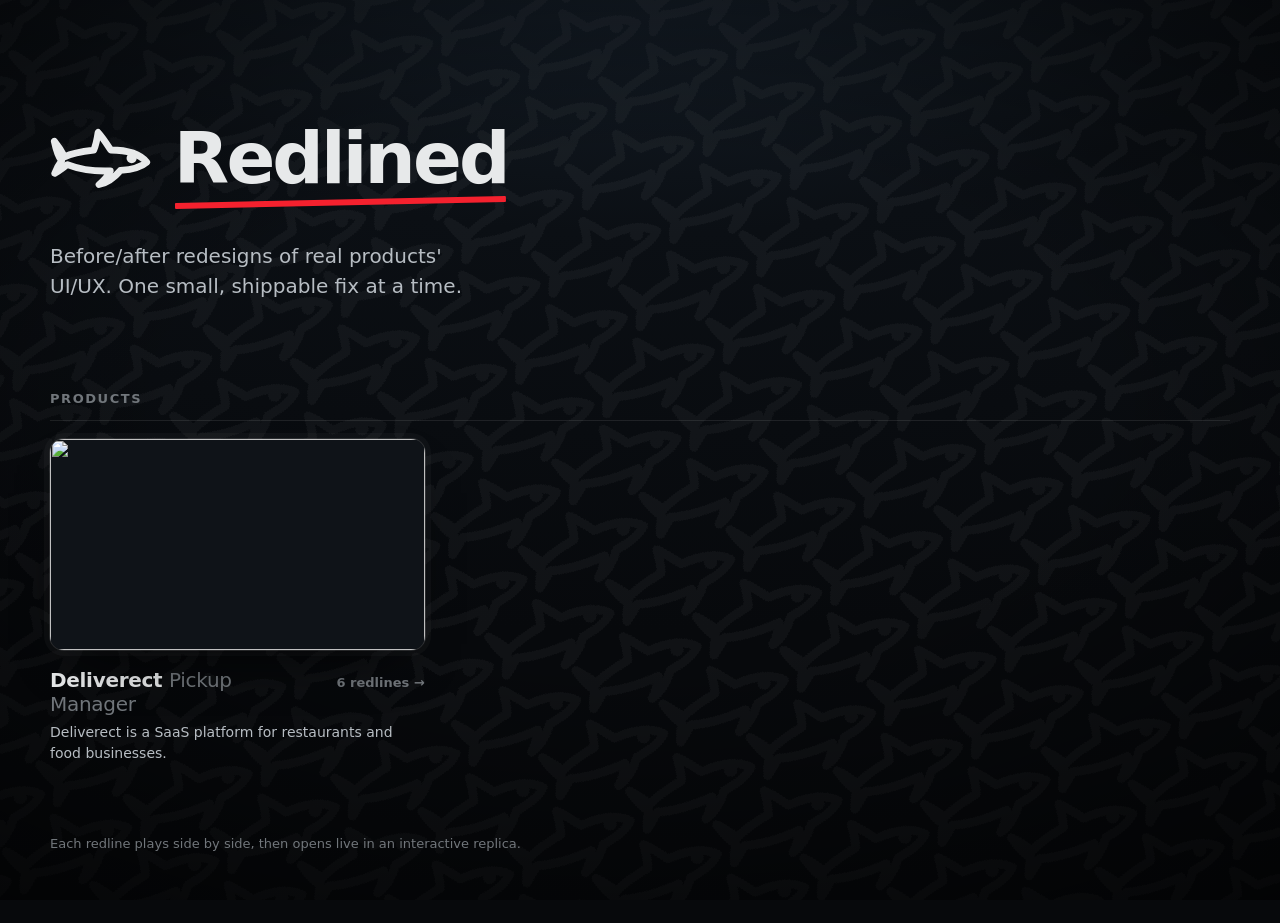
==== index.html @ 12be9b92 "Publish to GitHub Pages: series home, generated index, slim build" ====
<!doctype html>
<!-- Series home: one card per product, linking to its previewer. List: products.js (generated by _tools/sync.py).
     Works from file:// (double-click) as well as from GitHub Pages. -->
<html lang="en">
<head>
<meta charset="UTF-8">
<meta name="viewport" content="width=device-width, initial-scale=1">
<title>Redlined</title>
<meta name="description" content="Before/after redesigns of real products' UI/UX.">
<meta name="theme-color" content="#07090c">
<link rel="icon" type="image/svg+xml" href="_tools/logo.svg">
<link rel="stylesheet" href="_tools/brand.css">
<style>
  * { box-sizing: border-box; }
  html { background: var(--bg); color-scheme: dark; }
  body { --pattern-opacity: .035; margin: 0; min-height: 100vh; color: var(--ink); font-family: -apple-system, "SF Pro Text", system-ui, sans-serif; -webkit-font-smoothing: antialiased; }
  main { position: relative; z-index: 1; width: min(1180px, 100% - 48px); margin: 0 auto; padding: clamp(56px, 12vh, 128px) 0 72px; }
  .hero { --brand-size: clamp(40px, 7vw, 72px); }
  .hero p { max-width: 34ch; margin: 28px 0 0; font-size: clamp(17px, 2vw, 20px); line-height: 1.5; color: var(--ink-2); text-wrap: balance; }
  h2 { margin: clamp(56px, 10vh, 96px) 0 18px; padding-bottom: 14px; border-bottom: 1px solid var(--line);
    font-size: 13px; font-weight: 600; letter-spacing: .12em; text-transform: uppercase; color: var(--muted); }
  .grid { display: grid; grid-template-columns: repeat(auto-fill, minmax(min(100%, 360px), 1fr)); gap: 28px; }
  .card { display: block; color: inherit; text-decoration: none; border-radius: 16px; outline-offset: 6px; }
  .cover { position: relative; aspect-ratio: 16 / 9; border-radius: 14px; overflow: hidden; background: var(--bg-raise);
    box-shadow: 0 0 0 1px #ffffff1f, 0 24px 60px -30px #000, 0 0 0 6px #ffffff08; transition: transform .5s var(--ease), box-shadow .5s var(--ease); }
  .cover img { display: block; width: 100%; height: 100%; object-fit: cover; }
  .card:hover .cover { transform: translateY(-3px); box-shadow: 0 0 0 1px #ffffff33, 0 32px 70px -30px #000, 0 0 0 6px #ffffff0d; }
  .meta { display: flex; align-items: baseline; justify-content: space-between; gap: 16px; margin-top: 18px; }
  .meta h3 { margin: 0; font-size: 20px; font-weight: 650; letter-spacing: -.015em; }
  .meta h3 span { color: var(--muted); font-weight: 500; }
  .count { flex-shrink: 0; font-size: 13px; font-weight: 600; color: var(--muted); font-variant-numeric: tabular-nums; transition: color .2s ease; }
  .card:hover .count { color: var(--accent-ink); }
  .card p { margin: 6px 0 0; font-size: 14px; line-height: 1.5; color: var(--ink-2); }
  footer { margin-top: 72px; font-size: 13px; color: var(--muted); }
  a:focus-visible { outline: 2px solid var(--accent); }
  @media (prefers-reduced-motion: reduce) { * { transition: none !important; } }
</style>
</head>
<body>
  <div class="brand-bg"></div>
  <main>
    <section class="hero">
      <h1 class="brand" style="margin: 0"><span class="brand-mark"></span><span class="brand-word">Redlined</span></h1>
      <p>Before/after redesigns of real products' UI/UX. One small, shippable fix at a time.</p>
    </section>
    <h2>Products</h2>
    <div class="grid" id="grid"></div>
    <footer>Each redline plays side by side, then opens live in an interactive replica.</footer>
  </main>
<script src="products.js"></script>
<script>
  // Classic script so the page also works from file://.
  const esc = text => String(text).replace(/[&<>"]/g, c => `&#${c.charCodeAt(0)};`);
  document.querySelector('#grid').innerHTML = REDLINED_PRODUCTS.map(({ product, name, label, about, cover, count }) => {
    const surface = label.split(' · ').slice(1).join(' · ');
    return `<a class="card" href="${product}/index.html">
      <div class="cover">${cover ? `<img src="${cover}" alt="" width="1280" height="720" decoding="async">` : ''}</div>
      <div class="meta"><h3>${esc(name)}${surface ? ` <span>${esc(surface)}</span>` : ''}</h3><span class="count">${count} redline${count === 1 ? '' : 's'} →</span></div>
      ${about ? `<p>${esc(about)}</p>` : ''}
    </a>`;
  }).join('');
</script>
</body>
</html>
---- _tools/brand.css ----
/* Redlined brand: colour tokens, the wordmark and the logo pattern. Shared by the stage (clips) and each product's previewer.
   Cool, near-black palette after X's dark theme, so clips sit naturally in the timeline. Logo source: _tools/logo.svg. */
:root {
  --bg: #07090c; --bg-raise: #0f1318; --ink: #e7e9ea; --ink-2: #b7bdc3; --muted: #71767b; --line: #ffffff17; --chip: #ffffff0f; --chip-hover: #ffffff1c;
  --accent: #1d9bf0; --accent-ink: #6cc2ff; --red: #f4212e; --good: #00ba7c; --bad: #f4212e;
  --ease: cubic-bezier(.32,.72,0,1);
  --mark: url('data:image/svg+xml,<svg xmlns="http://www.w3.org/2000/svg" viewBox="52 39 416 416"><g fill="none" stroke="%23fff" stroke-linecap="round" stroke-linejoin="round"><path stroke-width="28" d="M450 262C420 226 362 212 302 212C285 186 270 162 250 140C246 168 240 194 232 213C190 218 142 226 112 240C100 216 86 196 70 176C78 214 90 244 100 256C88 272 78 290 72 308C98 292 114 278 124 272C170 290 240 300 300 298C290 320 274 338 254 354C290 346 320 322 342 296C390 292 428 282 450 262Z"/><path stroke-width="42" d="M388 245h0"/></g></svg>');
}

/* Backdrop: a soft top light over the logo, repeated on a diagonal at low opacity. Put .brand-bg first in <body>. */
.brand-bg { position: fixed; inset: 0; overflow: hidden; pointer-events: none; z-index: 0;
  background: radial-gradient(120% 80% at 50% -10%, #16202b 0%, #0b0f14 45%, var(--bg) 100%); }
.brand-bg::before { content: ''; position: absolute; inset: -60%; transform: rotate(-24deg); opacity: var(--pattern-opacity, .04);
  background-image: var(--mark), var(--mark); background-size: var(--pattern-size, 132px) var(--pattern-size, 132px);
  background-position: 0 0, calc(var(--pattern-size, 132px) / 2) calc(var(--pattern-size, 132px) / 2); background-repeat: repeat; }
.brand-bg::after { content: ''; position: absolute; inset: 0; background: radial-gradient(90% 70% at 50% 45%, transparent 40%, #000a 100%); }

/* Wordmark: the mark, then "Redlined" with a short red rule, the editor's redline. */
.brand { display: inline-flex; align-items: center; gap: .32em; color: var(--ink); font-size: var(--brand-size, 30px); line-height: 1; white-space: nowrap; }
.brand-mark { width: 1.4em; height: 1.4em; flex-shrink: 0; background: currentColor;
  -webkit-mask: var(--mark) center / contain no-repeat; mask: var(--mark) center / contain no-repeat; }
.brand-word { position: relative; font-family: -apple-system, "SF Pro Display", system-ui, sans-serif; font-weight: 750; letter-spacing: -.04em; padding-right: .04em; }
.brand-word::after { content: ''; position: absolute; left: .02em; right: .06em; bottom: -.2em; height: max(2px, .085em); border-radius: 1px; background: var(--red);
  transform: rotate(-1.2deg); transform-origin: left; }
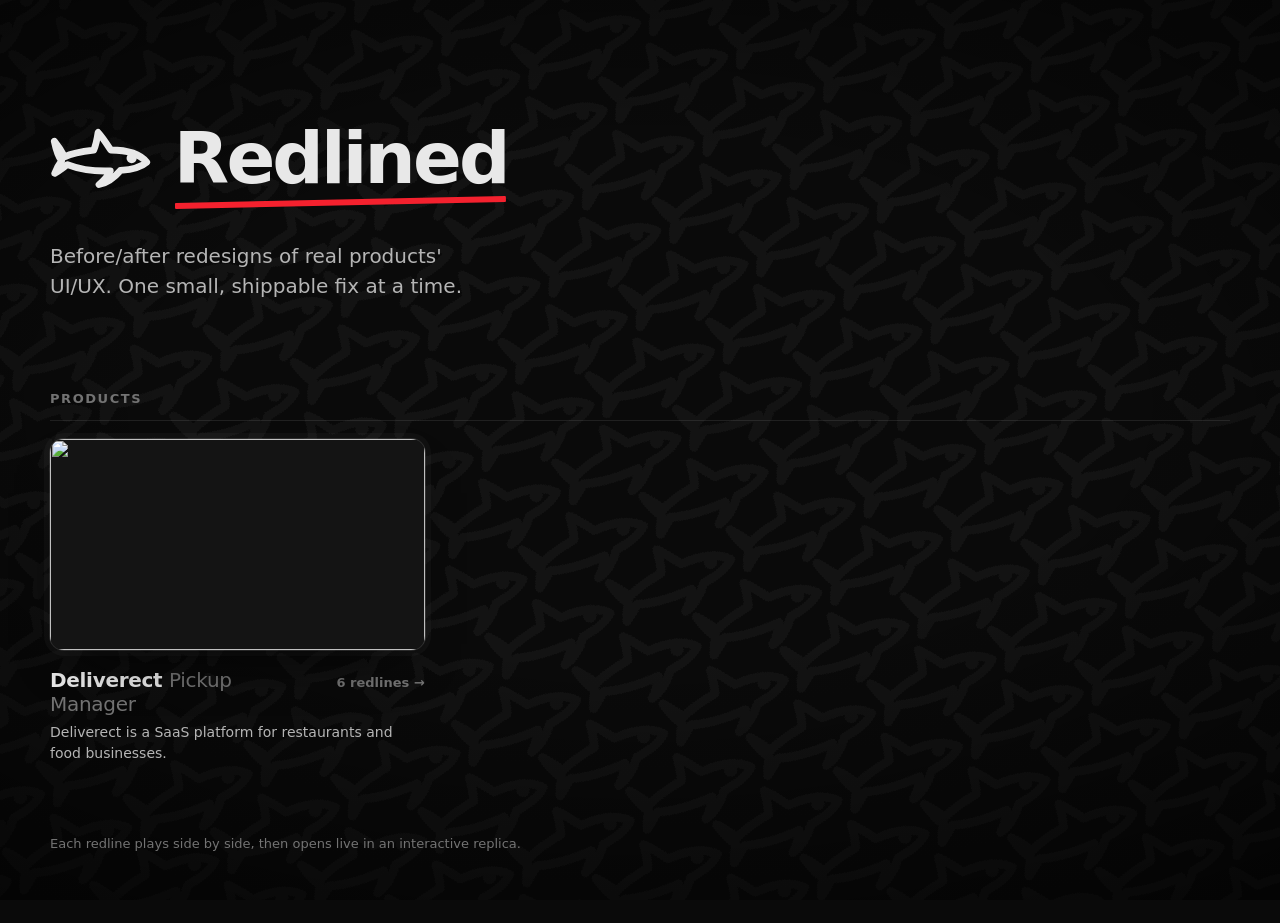
==== commit 2061248c: "fix(brand): use a neutral plate for clips Drop the blue page cast, give the stage a solid background" ====
--- a/index.html
+++ b/index.html
@@ -7,7 +7,7 @@
 <meta name="viewport" content="width=device-width, initial-scale=1">
 <title>Redlined</title>
 <meta name="description" content="Before/after redesigns of real products' UI/UX.">
-<meta name="theme-color" content="#07090c">
+<meta name="theme-color" content="#0a0a0a">
 <link rel="icon" type="image/svg+xml" href="_tools/logo.svg">
 <link rel="stylesheet" href="_tools/brand.css">
 <style>
--- a/_tools/brand.css
+++ b/_tools/brand.css
@@ -1,15 +1,15 @@
-/* Redlined brand: colour tokens, the wordmark and the logo pattern. Shared by the stage (clips) and each product's previewer.
-   Cool, near-black palette after X's dark theme, so clips sit naturally in the timeline. Logo source: _tools/logo.svg. */
+/* Redlined brand: colour tokens, the wordmark and the logo pattern. Shared by each product's previewer.
+   Neutral black, white and gray. The stage does not use this pattern; a clip sits on its own solid plate.
+   Logo source: _tools/logo.svg. */
 :root {
-  --bg: #07090c; --bg-raise: #0f1318; --ink: #e7e9ea; --ink-2: #b7bdc3; --muted: #71767b; --line: #ffffff17; --chip: #ffffff0f; --chip-hover: #ffffff1c;
-  --accent: #1d9bf0; --accent-ink: #6cc2ff; --red: #f4212e; --good: #00ba7c; --bad: #f4212e;
+  --bg: #0a0a0a; --bg-raise: #141414; --ink: #e8e8e8; --ink-2: #b5b5b5; --muted: #737373; --line: #ffffff17; --chip: #ffffff0f; --chip-hover: #ffffff1c;
+  --accent: #e8e8e8; --accent-ink: #e8e8e8; --red: #f4212e; --good: #00ba7c; --bad: #f4212e;
   --ease: cubic-bezier(.32,.72,0,1);
   --mark: url('data:image/svg+xml,<svg xmlns="http://www.w3.org/2000/svg" viewBox="52 39 416 416"><g fill="none" stroke="%23fff" stroke-linecap="round" stroke-linejoin="round"><path stroke-width="28" d="M450 262C420 226 362 212 302 212C285 186 270 162 250 140C246 168 240 194 232 213C190 218 142 226 112 240C100 216 86 196 70 176C78 214 90 244 100 256C88 272 78 290 72 308C98 292 114 278 124 272C170 290 240 300 300 298C290 320 274 338 254 354C290 346 320 322 342 296C390 292 428 282 450 262Z"/><path stroke-width="42" d="M388 245h0"/></g></svg>');
 }
 
-/* Backdrop: a soft top light over the logo, repeated on a diagonal at low opacity. Put .brand-bg first in <body>. */
-.brand-bg { position: fixed; inset: 0; overflow: hidden; pointer-events: none; z-index: 0;
-  background: radial-gradient(120% 80% at 50% -10%, #16202b 0%, #0b0f14 45%, var(--bg) 100%); }
+/* Backdrop: the logo repeated on a diagonal, on a flat neutral field. Put .brand-bg first in <body>. */
+.brand-bg { position: fixed; inset: 0; overflow: hidden; pointer-events: none; z-index: 0; background: var(--bg); }
 .brand-bg::before { content: ''; position: absolute; inset: -60%; transform: rotate(-24deg); opacity: var(--pattern-opacity, .04);
   background-image: var(--mark), var(--mark); background-size: var(--pattern-size, 132px) var(--pattern-size, 132px);
   background-position: 0 0, calc(var(--pattern-size, 132px) / 2) calc(var(--pattern-size, 132px) / 2); background-repeat: repeat; }
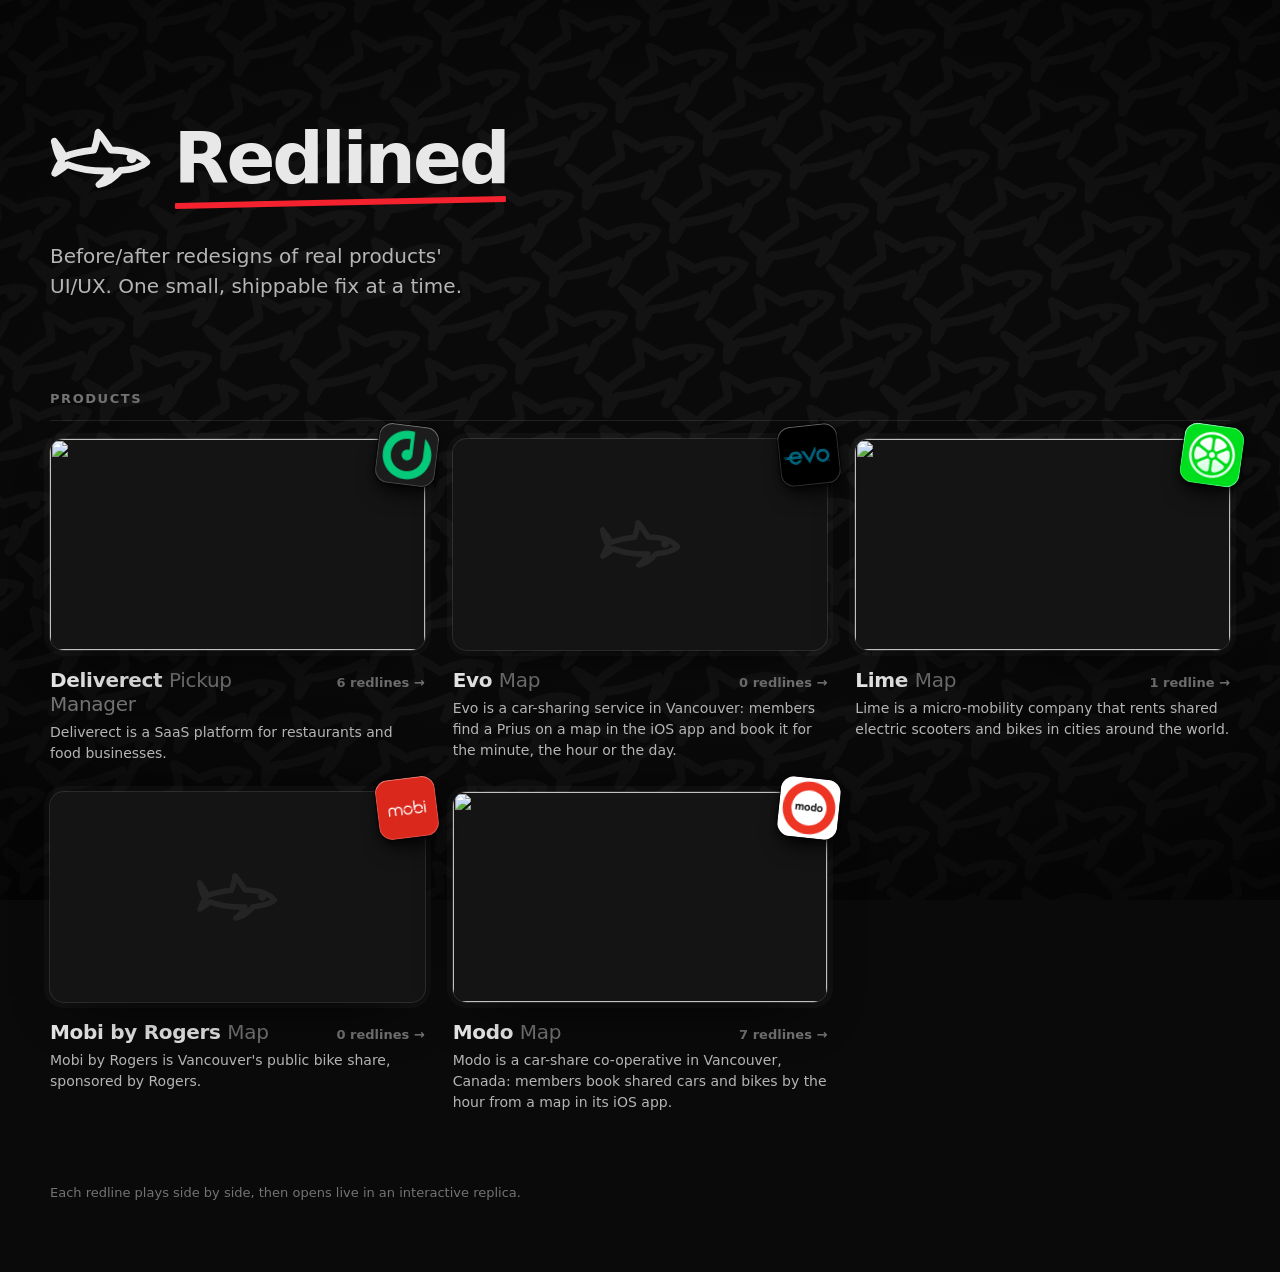
==== commit 047507dc: "feat(home): tilted app icon on each product card" ====
--- a/index.html
+++ b/index.html
@@ -21,10 +21,17 @@
     font-size: 13px; font-weight: 600; letter-spacing: .12em; text-transform: uppercase; color: var(--muted); }
   .grid { display: grid; grid-template-columns: repeat(auto-fill, minmax(min(100%, 360px), 1fr)); gap: 28px; }
   .card { display: block; color: inherit; text-decoration: none; border-radius: 16px; outline-offset: 6px; }
+  .art { position: relative; }
   .cover { position: relative; aspect-ratio: 16 / 9; border-radius: 14px; overflow: hidden; background: var(--bg-raise);
     box-shadow: 0 0 0 1px #ffffff1f, 0 24px 60px -30px #000, 0 0 0 6px #ffffff08; transition: transform .5s var(--ease), box-shadow .5s var(--ease); }
   .cover img { display: block; width: 100%; height: 100%; object-fit: cover; }
   .card:hover .cover { transform: translateY(-3px); box-shadow: 0 0 0 1px #ffffff33, 0 32px 70px -30px #000, 0 0 0 6px #ffffff0d; }
+  /* App icon: a sticker tucked on the cover's top-right corner, overhanging it (inside the grid gap and page gutter). */
+  .icon { --tilt: 7deg; position: absolute; z-index: 1; top: -14px; right: -12px; width: 60px; aspect-ratio: 1; border-radius: 22.5%; rotate: var(--tilt); background: var(--bg-raise);
+    box-shadow: 0 0 0 1px #0000008c, 0 14px 22px -8px #000d, 0 3px 7px #0009; transition: rotate .5s var(--ease), translate .5s var(--ease), box-shadow .5s var(--ease); pointer-events: none; }
+  .icon img { display: block; width: 100%; height: 100%; border-radius: inherit; }
+  .icon::after { content: ''; position: absolute; inset: 0; border-radius: inherit; box-shadow: inset 0 0 0 1px #ffffff2e, inset 0 1px 0 #ffffff40; }
+  .card:hover .icon { rotate: 0deg; translate: 0 -6px; box-shadow: 0 0 0 1px #0000008c, 0 22px 28px -10px #000d, 0 4px 9px #0009; }
   .meta { display: flex; align-items: baseline; justify-content: space-between; gap: 16px; margin-top: 18px; }
   .meta h3 { margin: 0; font-size: 20px; font-weight: 650; letter-spacing: -.015em; }
   .meta h3 span { color: var(--muted); font-weight: 500; }
@@ -33,6 +40,7 @@
   .card p { margin: 6px 0 0; font-size: 14px; line-height: 1.5; color: var(--ink-2); }
   footer { margin-top: 72px; font-size: 13px; color: var(--muted); }
   a:focus-visible { outline: 2px solid var(--accent); }
+  @media (max-width: 480px) { .icon { width: 44px; top: -10px; right: -8px; } }
   @media (prefers-reduced-motion: reduce) { * { transition: none !important; } }
 </style>
 </head>
@@ -50,11 +58,15 @@
 <script src="products.js"></script>
 <script>
   // Classic script so the page also works from file://.
+  const TILTS = [7, -6, 8, -7, 6];  // degrees, by card index: a few degrees off square, never the same twice in a row
   const esc = text => String(text).replace(/[&<>"]/g, c => `&#${c.charCodeAt(0)};`);
-  document.querySelector('#grid').innerHTML = REDLINED_PRODUCTS.map(({ product, name, label, about, cover, count }) => {
+  document.querySelector('#grid').innerHTML = REDLINED_PRODUCTS.map(({ product, name, label, about, cover, icon, count }, i) => {
     const surface = label.split(' · ').slice(1).join(' · ');
     return `<a class="card" href="${product}/index.html">
-      <div class="cover">${cover ? `<img src="${cover}" alt="" width="1280" height="720" decoding="async">` : ''}</div>
+      <div class="art">
+        <div class="cover${cover ? '' : ' brand-placeholder'}">${cover ? `<img src="${cover}" alt="" width="1280" height="720" decoding="async">` : ''}</div>
+        ${icon ? `<span class="icon" style="--tilt: ${TILTS[i % TILTS.length]}deg"><img src="${icon}" alt="" width="256" height="256" decoding="async"></span>` : ''}
+      </div>
       <div class="meta"><h3>${esc(name)}${surface ? ` <span>${esc(surface)}</span>` : ''}</h3><span class="count">${count} redline${count === 1 ? '' : 's'} →</span></div>
       ${about ? `<p>${esc(about)}</p>` : ''}
     </a>`;
--- a/_tools/brand.css
+++ b/_tools/brand.css
@@ -15,6 +15,13 @@
   background-position: 0 0, calc(var(--pattern-size, 132px) / 2) calc(var(--pattern-size, 132px) / 2); background-repeat: repeat; }
 .brand-bg::after { content: ''; position: absolute; inset: 0; background: radial-gradient(90% 70% at 50% 45%, transparent 40%, #000a 100%); }
 
+/* Placeholder: wherever a cover or clip would show and none exists yet. The mark, faint and centred, on a soft lift of the raised surface.
+   Never a blank box, a stand-in screenshot or the product's own logo. The element must be positioned. Add .with-text when it holds text. */
+.brand-placeholder { isolation: isolate; background: radial-gradient(120% 120% at 20% 0%, #1c1c1c, var(--bg-raise) 70%); }
+.brand-placeholder::before { content: ''; position: absolute; inset: 0; z-index: -1; background: var(--mark) 50% var(--placeholder-y, 50%) / 22% no-repeat; opacity: .07; pointer-events: none; }
+/* With text inside, the mark rises and the text sits under it, never across it. */
+.brand-placeholder.with-text { --placeholder-y: 40%; padding-top: 16%; }
+
 /* Wordmark: the mark, then "Redlined" with a short red rule, the editor's redline. */
 .brand { display: inline-flex; align-items: center; gap: .32em; color: var(--ink); font-size: var(--brand-size, 30px); line-height: 1; white-space: nowrap; }
 .brand-mark { width: 1.4em; height: 1.4em; flex-shrink: 0; background: currentColor;
